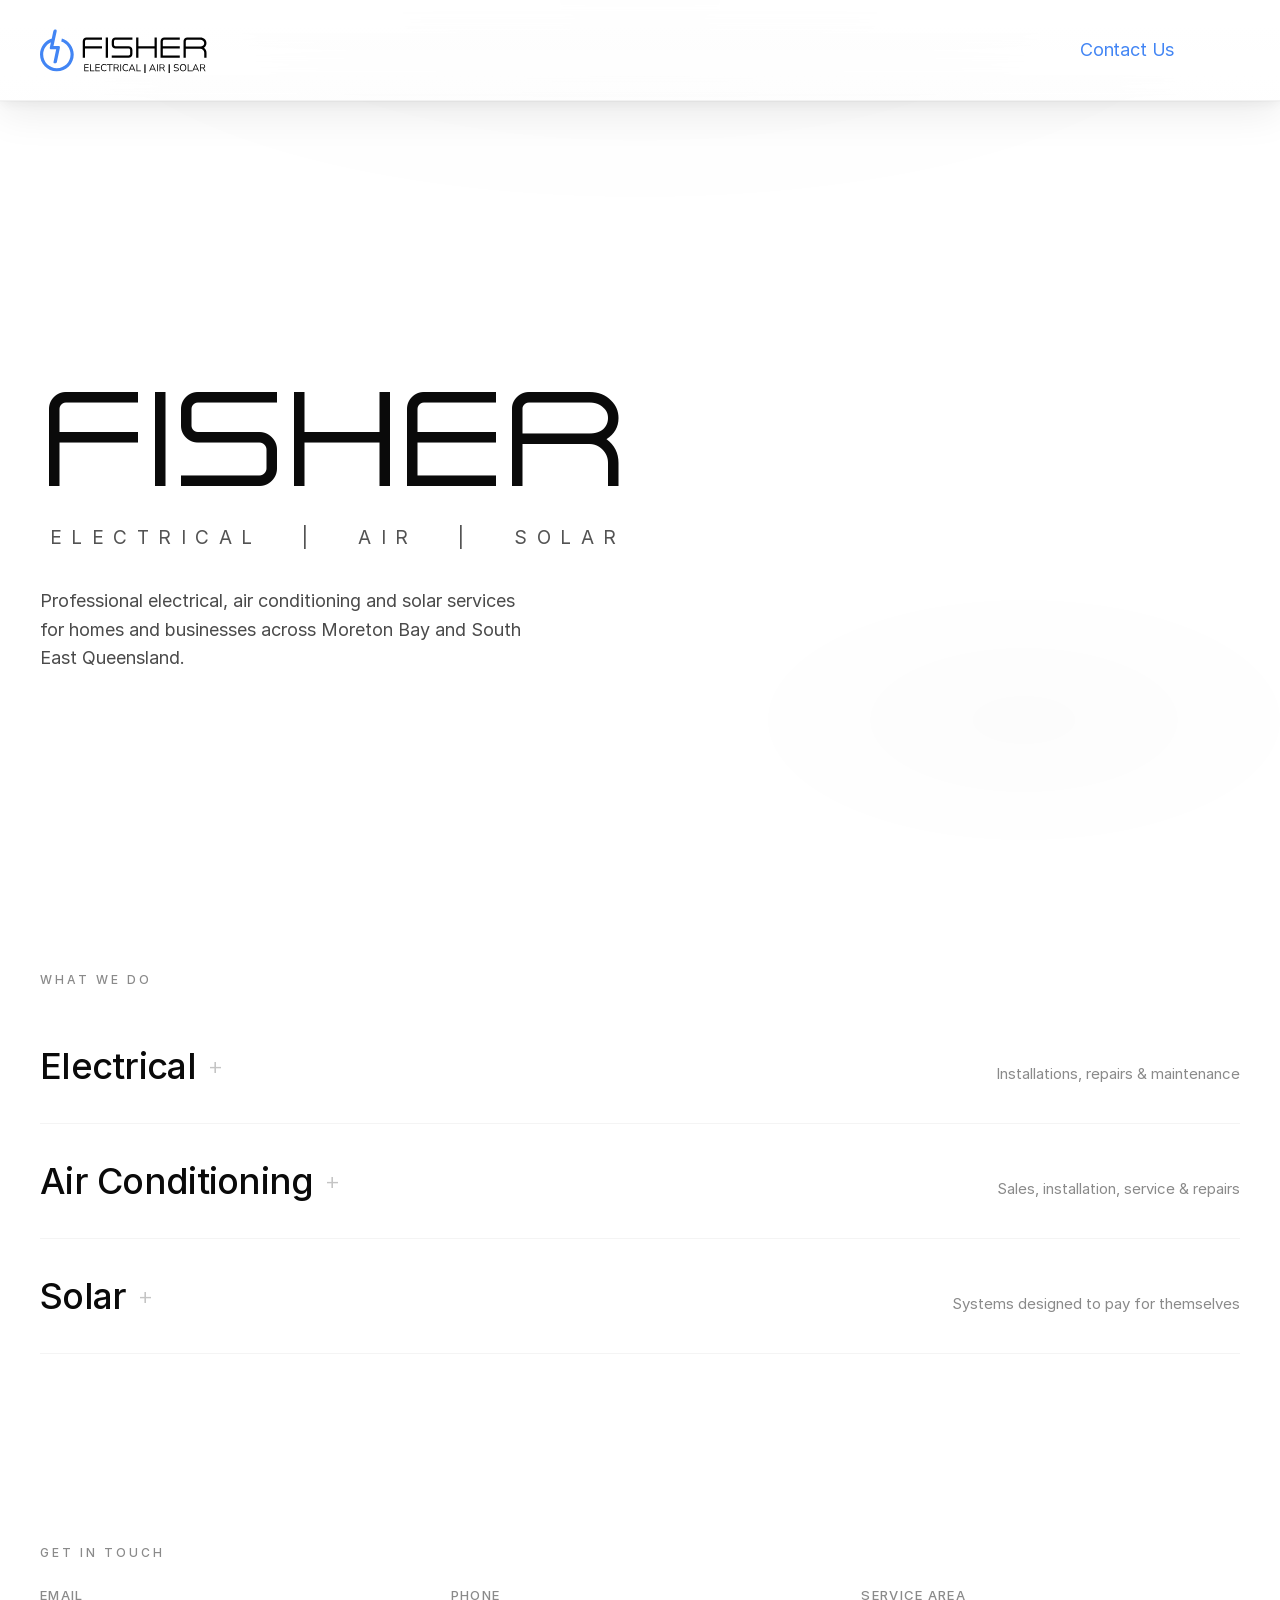
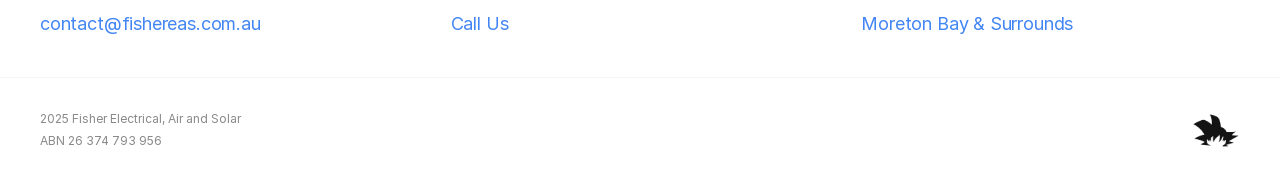
==== index.html @ 459cc1b5 "feat: perfectly smooth sweeping border animation on focus" ====
<!doctype html>
<html lang="en">
    <head>
        <meta charset="UTF-8" />
        <meta name="viewport" content="width=device-width, initial-scale=1.0" />
        <meta
            name="description"
            content="Fisher Electrical, Air and Solar - Professional trade services across Moreton Bay and South East Queensland."
        />
        <title>Fishereas</title>
        <link rel="icon" type="image/svg+xml" href="favicon.svg?v=2" />
        <link rel="shortcut icon" href="favicon.svg?v=2" />

        <link rel="preconnect" href="https://fonts.gstatic.com" crossorigin />
        <link
            rel="preload"
            href="public/fonts/Inter-Regular.woff2"
            as="font"
            type="font/woff2"
            crossorigin
        />
        <link
            rel="preload"
            href="public/fonts/Inter-Medium.woff2"
            as="font"
            type="font/woff2"
            crossorigin
        />
        <link
            rel="preload"
            href="public/fonts/Inter-SemiBold.woff2"
            as="font"
            type="font/woff2"
            crossorigin
        />
        <link
            rel="preload"
            href="public/fonts/Inter-Light.woff2"
            as="font"
            type="font/woff2"
            crossorigin
        />
        <link
            rel="preload"
            href="public/fonts/A_Space/A-Space Light Demo.otf"
            as="font"
            type="font/otf"
            crossorigin
        />

        <script src="js/htmx.min.js" defer></script>
        <link rel="stylesheet" href="css/styles.css" />
    </head>
    <body>
        <span class="logo animate">
            <img src="public/logos/logo.svg" alt="Fisher" />
        </span>
        <a
            href="tel:0456676808"
            class="header-link animate"
            hx-get="partials/phone-reveal.html"
            hx-trigger="mouseenter[window.innerWidth > 768]"
            hx-target="this"
            hx-swap="innerHTML"
            hx-on:mouseleave="if(!this.hasAttribute('data-locked')) this.innerText='Contact Us'"
            onclick="
                if (window.innerWidth > 768) {
                    if (this.hasAttribute('data-locked')) return true;
                    this.setAttribute('data-locked', 'true');
                    return false;
                }
            "
            >Contact Us</a
        >

        <main>
            <section class="hero">
                <h1 class="animate delay-1">
                    <span>FISHER</span>
                    <span>ELECTRICAL | AIR | SOLAR</span>
                </h1>
                <p class="tagline animate delay-2">
                    Professional electrical, air conditioning and solar services
                    for homes and businesses across Moreton Bay and South East
                    Queensland.
                </p>
            </section>

            <!-- HTMX Lazy Loaded Sections -->
            <div
                hx-get="partials/services.html"
                hx-trigger="intersect once"
                hx-swap="outerHTML"
                class="htmx-placeholder"
            ></div>

            <div
                hx-get="partials/contact.html"
                hx-trigger="intersect once"
                hx-swap="outerHTML"
                class="htmx-placeholder"
            ></div>
        </main>

        <footer>
            <div class="footer-group">
                <p class="footer-text">
                    2025 Fisher Electrical, Air and Solar
                </p>
                <p class="footer-text">ABN 26 374 793 956</p>
            </div>
            <a href="https://kakarotdevs.com" class="dev-credit">
                <img src="public/logos/kakarot.png" alt="kakarotdevs" />
            </a>
        </footer>

        <script>
            document.addEventListener("DOMContentLoaded", () => {
                const observer = new IntersectionObserver(
                    (entries) => {
                        entries.forEach((entry) => {
                            if (entry.isIntersecting) {
                                entry.target.style.animationPlayState =
                                    "running";
                            }
                        });
                    },
                    { threshold: 0.1 },
                );

                const observeElements = () => {
                    document.querySelectorAll(".animate").forEach((el) => {
                        if (el.style.animationPlayState !== "running") {
                            el.style.animationPlayState = "paused";
                            observer.observe(el);
                        }
                    });
                };

                observeElements();

                // Re-observe when htmx adds content
                document.body.addEventListener("htmx:afterSwap", (evt) => {
                    observeElements();
                    shuffleGalleries();
                });

                function shuffleGalleries() {
                    const tracks = document.querySelectorAll(".gallery-track");
                    tracks.forEach((track) => {
                        const images = Array.from(track.children);
                        for (let i = images.length - 1; i > 0; i--) {
                            const j = Math.floor(Math.random() * (i + 1));
                            track.appendChild(images[j]);
                        }
                    });

                    document
                        .querySelectorAll(".services-item")
                        .forEach((item) => {
                            const track = item.querySelector(".gallery-track");
                            if (!track) return;

                            // Improved horizontal wheel scroll (natural vertical)
                            // Removed wheel listener to allow natural page scroll

                            // Drag to scroll
                            let isDown = false;
                            let startX;
                            let scrollLeft;
                            let isDragging = false;

                            track.addEventListener("mousedown", (e) => {
                                isDown = true;
                                isDragging = false;
                                track.classList.add("grabbing");
                                startX = e.pageX - track.offsetLeft;
                                scrollLeft = track.scrollLeft;
                            });

                            const endDrag = () => {
                                isDown = false;
                                track.classList.remove("grabbing");
                            };
                            track.addEventListener("mouseleave", endDrag);
                            track.addEventListener("mouseup", endDrag);

                            track.addEventListener("mousemove", (e) => {
                                if (!isDown) return;
                                const x = e.pageX - track.offsetLeft;
                                const walk = (x - startX) * 2;
                                if (Math.abs(walk) > 5) {
                                    isDragging = true;
                                    e.preventDefault();
                                    track.scrollLeft = scrollLeft - walk;
                                }
                            });
                            // Clean accordion toggle
                            item.onclick = function (e) {
                                if (isDragging) return;
                                
                                // Ignore clicks on nav buttons
                                if (e.target.closest(".nav-btn")) return;

                                if (
                                    e.target.closest(".gallery-track") &&
                                    item.classList.contains("active")
                                )
                                    return;

                                const isActive =
                                    item.classList.contains("active");

                                document
                                    .querySelectorAll(".services-item")
                                    .forEach((el) => {
                                        el.classList.remove("active");
                                    });

                                if (!isActive) {
                                    item.classList.add("active");
                                    setTimeout(() => {
                                        track.scrollLeft = 0;
                                    }, 50);
                                }
                            };

                            // Add Navigation Button Listeners
                            const prevBtn = item.querySelector('.prev-btn');
                            const nextBtn = item.querySelector('.next-btn');

                            function smoothScrollTo(element, amount, duration) {
                                const start = element.scrollLeft;
                                const startTime = performance.now();
                                
                                // Disable native snap and smooth behavior so JS can animate freely
                                const originalSnap = element.style.scrollSnapType || '';
                                const originalBehavior = element.style.scrollBehavior || '';
                                element.style.scrollSnapType = 'none';
                                element.style.scrollBehavior = 'auto';

                                // Apple-like ease-out curve
                                function easeOutCubic(t) {
                                    return 1 - Math.pow(1 - t, 3);
                                }

                                function animate(currentTime) {
                                    const elapsed = currentTime - startTime;
                                    const progress = Math.min(elapsed / duration, 1);
                                    
                                    element.scrollLeft = start + amount * easeOutCubic(progress);
                                    
                                    if (progress < 1) {
                                        requestAnimationFrame(animate);
                                    } else {
                                        element.style.scrollSnapType = originalSnap;
                                        element.style.scrollBehavior = originalBehavior;
                                    }
                                }
                                requestAnimationFrame(animate);
                            }
                            
                            if (prevBtn && nextBtn) {
                                prevBtn.addEventListener('click', (e) => {
                                    e.stopPropagation();
                                    const imageWidth = track.querySelector('.gallery-image-wrapper').offsetWidth;
                                    const gap = parseInt(window.getComputedStyle(track).gap) || 40;
                                    smoothScrollTo(track, -(imageWidth + gap), 800);
                                });

                                nextBtn.addEventListener('click', (e) => {
                                    e.stopPropagation();
                                    const imageWidth = track.querySelector('.gallery-image-wrapper').offsetWidth;
                                    const gap = parseInt(window.getComputedStyle(track).gap) || 40;
                                    smoothScrollTo(track, (imageWidth + gap), 800);
                                });
                            }

                        });
                }

                shuffleGalleries();
            });
        </script>
    </body>
</html>
---- css/styles.css ----
/* =============================================
   FISHEREAS - Designed by Kakarotdevs
   Moreton Bay Region
   ============================================= */

/* Inter Font - Self-hosted */
@font-face {
    font-family: "Inter";
    src: url("../public/fonts/Inter-Regular.woff2") format("woff2");
    font-weight: 400;
    font-style: normal;
    font-display: swap;
}

@font-face {
    font-family: "Inter";
    src: url("../public/fonts/Inter-Medium.woff2") format("woff2");
    font-weight: 500;
    font-style: normal;
    font-display: swap;
}

@font-face {
    font-family: "Inter";
    src: url("../public/fonts/Inter-SemiBold.woff2") format("woff2");
    font-weight: 600;
    font-style: normal;
    font-display: swap;
}

@font-face {
    font-family: "Inter";
    src: url("../public/fonts/Inter-Light.woff2") format("woff2");
    font-weight: 300;
    font-style: normal;
    font-display: swap;
}

/* A-Space Font - Self-hosted */
@font-face {
    font-family: "A-Space";
    src: url("../public/fonts/A_Space/A-Space Light Demo.otf")
        format("opentype");
    font-weight: 300;
    font-style: normal;
    font-display: swap;
}

:root {
    --black: #0a0a0a;
    --charcoal: #1a1a1a;
    --slate: #4a4a4a;
    --stone: #8a8a8a;
    --silver: #c4c4c4;
    --offwhite: #f4f4f4;
    --white: #ffffff;
    --google-blue: #4285f4;
    --google-green: #00ffa3; /* Ultra Electric Green */
}

* {
    margin: 0;
    padding: 0;
    box-sizing: border-box;
}

html {
    font-size: 16px;
    scroll-behavior: smooth;
}

body {
    font-family:
        "Inter",
        -apple-system,
        BlinkMacSystemFont,
        sans-serif;
    background: var(--white);
    color: var(--black);
    line-height: 1.5;
    -webkit-font-smoothing: antialiased;
    -moz-osx-font-smoothing: grayscale;
    min-height: 100vh;
    display: flex;
    flex-direction: column;
}

main {
    flex: 1;
    padding: 160px 40px 0;
}

/* Subtle background texture */
body::before {
    content: "";
    position: fixed;
    top: 0;
    left: 0;
    width: 100%;
    height: 100%;
    background:
        radial-gradient(
            ellipse 100% 50% at 50% 0%,
            rgba(0, 0, 0, 0.015) 0%,
            transparent 50%
        ),
        radial-gradient(
            ellipse 60% 40% at 80% 80%,
            rgba(0, 0, 0, 0.01) 0%,
            transparent 40%
        );
    pointer-events: none;
    z-index: -1;
}

/* Header Glassmorphism Layer */
body::after {
    content: "";
    position: fixed;
    top: 0;
    left: 0;
    right: 0;
    height: 100px;
    background: linear-gradient(
        180deg,
        rgba(255, 255, 255, 0.8) 0%,
        rgba(255, 255, 255, 0.4) 100%
    );
    backdrop-filter: blur(20px) saturate(200%);
    -webkit-backdrop-filter: blur(20px) saturate(200%);
    z-index: 40;
    pointer-events: none;
    border-bottom: 1px solid rgba(0, 0, 0, 0.05);
    box-shadow:
        0 12px 40px rgba(0, 0, 0, 0.08),
        0 4px 12px rgba(0, 0, 0, 0.05),
        0 1px 0 rgba(0, 0, 0, 0.02);
}

/* Logo area */
.logo {
    position: fixed;
    top: 24px;
    left: 40px;
    z-index: 50;
}

.logo img {
    height: 58px;
    width: auto;
    display: block;
}

/* Links & Interactive Underlines */
.header-link,
.page-link,
.services-item {
    position: relative;
    text-decoration: none;
    transition: all 0.4s cubic-bezier(0.16, 1, 0.3, 1);
}

.header-link,
.page-link {
    display: inline-block;
    font-size: 1.125rem;
    font-weight: 400;
    color: var(--google-blue);
    letter-spacing: -0.01em;
}

.header-link {
    position: fixed;
    top: 36px;
    right: 40px;
    z-index: 50;
    width: 160px; /* Fixed width to prevent shifting */
    text-align: left;
}

.header-link:hover {
    background: linear-gradient(90deg, var(--google-blue), var(--google-green));
    background-size: 200% 100%;
    background-position: left;
    -webkit-background-clip: text;
    -webkit-text-fill-color: transparent;
    background-clip: text;
    transform: translateY(-2px);
}

.header-link::after,
.page-link::after,
.services-item::after {
    content: "";
    position: absolute;
    bottom: -4px;
    left: 0;
    width: 100%;
    height: 2px;
    background: linear-gradient(90deg, var(--google-blue), var(--google-green));
    transform: scaleX(0);
    transform-origin: right;
    transition: transform 0.4s cubic-bezier(0.16, 1, 0.3, 1);
}

.services-item::after {
    bottom: -1px;
}

.header-link:hover,
.page-link:hover {
    background: linear-gradient(90deg, var(--google-blue), var(--google-green));
    -webkit-background-clip: text;
    -webkit-text-fill-color: transparent;
    background-clip: text;
    transform: translateY(-2px);
}

.header-link:hover::after,
.page-link:hover::after,
.services-item:hover::after {
    transform: scaleX(1);
    transform-origin: left;
}

/* Hero Section */
.hero {
    padding-top: 25vh;
    padding-bottom: 12vh;
    max-width: 1000px;
}

.hero h1 {
    font-size: clamp(3rem, 11vw, 8.5rem);
    letter-spacing: -0.04em;
    line-height: 1;
    color: var(--black);
    display: inline-flex;
    flex-direction: column;
    align-items: stretch;
    text-align: center;
}

.hero h1 span:nth-child(1) {
    font-family: "A-Space", sans-serif;
    font-weight: 300;
    letter-spacing: -0.01em;
    line-height: 0.8;
    margin-bottom: 0.25em;
    display: block;
}

.hero h1 span:nth-child(2) {
    font-family: "Inter", sans-serif;
    font-weight: 400;
    font-size: 0.14em; /* Slightly smaller for elegance */
    color: var(--black);
    text-transform: uppercase;
    display: block;
    text-align: justify;
    text-align-last: justify;
    letter-spacing: 0.5em;
    padding-left: 0.5em; /* Compensate for letter spacing on last char */
    opacity: 0.7;
}

.tagline {
    margin-top: 40px;
    font-size: 1.125rem;
    color: var(--slate);
    max-width: 500px;
    line-height: 1.6;
}

/* Services Section */
.services {
    margin-top: 160px;
    padding-top: 30px;
}

.services h2 {
    font-size: 0.75rem;
    font-weight: 500;
    letter-spacing: 0.25em;
    text-transform: uppercase;
    color: var(--stone);
    margin-bottom: 20px;
}

.services-list {
    list-style: none;
}

.services-item {
    display: flex;
    flex-direction: column;
    padding: 0;
    border-bottom: 1px solid var(--offwhite);
    cursor: pointer;
    overflow: hidden;
    transition: all 0.4s cubic-bezier(0.16, 1, 0.3, 1);
}

.services-header {
    display: flex;
    justify-content: space-between;
    align-items: baseline;
    padding: 30px 0;
    width: 100%;
    transition: all 0.4s cubic-bezier(0.16, 1, 0.3, 1);
    position: relative;
    background: transparent;
}

.services-name-wrapper {
    display: flex;
    align-items: center;
    gap: 12px;
}

.services-name-wrapper::after {
    content: "+";
    font-family: "Inter", sans-serif;
    font-size: 1.5rem;
    font-weight: 300;
    color: var(--silver);
    transition: all 0.4s cubic-bezier(0.16, 1, 0.3, 1);
    display: inline-block;
    width: 20px;
}

.services-item.active .services-name-wrapper::after {
    content: "−";
    color: var(--google-blue);
    transform: rotate(180deg);
}

.services-item.active .services-header {
    padding-left: 12px;
}

.services-item:hover .services-header {
    padding-left: 12px;
}

.services-name {
    font-size: clamp(1.5rem, 3vw, 2.25rem);
    font-weight: 500;
    letter-spacing: -0.02em;
    transition: all 0.4s cubic-bezier(0.16, 1, 0.3, 1);
}

.services-item.active .services-name {
    background: linear-gradient(90deg, var(--google-blue), var(--google-green));
    -webkit-background-clip: text;
    -webkit-text-fill-color: transparent;
    background-clip: text;
}

.services-item:hover .services-name {
    background: linear-gradient(90deg, var(--google-blue), var(--google-green));
    background-size: 500% 100%;
    background-position: left;
    -webkit-background-clip: text;
    -webkit-text-fill-color: transparent;
    background-clip: text;
}

.services-gallery {
    height: 0;
    opacity: 0;
    transition: 
        height 0.6s cubic-bezier(0.16, 1, 0.3, 1),
        opacity 0.4s ease;
    position: relative;
    background: var(--white);
    overflow: hidden;
    will-change: height, opacity;
}

.services-item.active .services-gallery {
    height: clamp(300px, 50vh, 550px);
    opacity: 1;
    padding: 20px 0 60px;
}

.gallery-track {
    display: flex;
    gap: 40px;
    height: 100%;
    width: 100%;
    padding: 0 15vw;
    overflow-x: auto;
    overflow-y: hidden;
    scrollbar-width: none;
    -ms-overflow-style: none;
    -webkit-overflow-scrolling: touch;
    align-items: center;
    cursor: grab;
    scroll-snap-type: x proximity;
    scroll-behavior: smooth;
}

.gallery-track::-webkit-scrollbar {
    display: none;
}

.gallery-track:active, .gallery-track.grabbing {
    cursor: grabbing;
}

.gallery-image-wrapper {
    position: relative;
    height: 90%;
    min-width: 450px;
    border-radius: 12px;
    scroll-snap-align: center;
    opacity: 0;
    will-change: transform, opacity;
    transition: transform 0.4s cubic-bezier(0.16, 1, 0.3, 1), opacity 0.5s ease;
    cursor: pointer;
    outline: none;
    z-index: 1;
}

.services-item.active .gallery-image-wrapper {
    opacity: 1;
}

.gallery-image-wrapper:hover,
.gallery-image-wrapper:focus {
    transform: scale(1.04);
    z-index: 10;
}

.gallery-image {
    position: relative;
    width: 100%;
    height: 100%;
    object-fit: cover;
    border-radius: 12px;
    background: var(--offwhite);
    display: block;
    z-index: 2;
}

/* Drawing Border Animation */
.border-anim {
    position: absolute;
    inset: -3px;
    border-radius: 15px;
    overflow: hidden;
    z-index: 1;
    opacity: 0;
    pointer-events: none;
}

.border-anim::before {
    content: '';
    position: absolute;
    top: 50%;
    left: 50%;
    width: 250%;
    height: 250%;
    background: conic-gradient(
        from 0deg, 
        transparent 60%, 
        var(--google-blue) 80%, 
        var(--google-green) 100%
    );
    transform: translate(-50%, -50%) rotate(0deg);
}

.gallery-image-wrapper:hover .border-anim,
.gallery-image-wrapper:focus .border-anim {
    animation: drawSweep 1.2s forwards;
}

.gallery-image-wrapper:hover .border-anim::before,
.gallery-image-wrapper:focus .border-anim::before {
    animation: sweepRotate 1.2s linear forwards;
}

@keyframes drawSweep {
    0% { opacity: 0; }
    10% { opacity: 1; }
    90% { opacity: 1; }
    100% { opacity: 0; }
}

@keyframes sweepRotate {
    0% { transform: translate(-50%, -50%) rotate(0deg); }
    100% { transform: translate(-50%, -50%) rotate(360deg); }
}

.services-detail {
    font-size: 0.9375rem;
    color: var(--stone);
    text-align: right;
}

/* Contact Section */
.contact {
    margin-top: 160px;
    padding-top: 30px;
    margin-bottom: 40px;
}

.contact h2 {
    font-size: 0.75rem;
    font-weight: 500;
    letter-spacing: 0.25em;
    text-transform: uppercase;
    color: var(--stone);
    margin-bottom: 24px;
}

.contact-grid {
    display: grid;
    grid-template-columns: repeat(auto-fit, minmax(280px, 1fr));
    gap: 32px;
}

.contact-item {
    display: flex;
    flex-direction: column;
    gap: 4px;
}

.contact-label {
    font-size: 0.8125rem;
    color: var(--stone);
    text-transform: uppercase;
    letter-spacing: 0.1em;
    font-weight: 500;
}

/* Footer */
footer {
    padding: 32px 40px;
    display: flex;
    justify-content: space-between;
    align-items: center;
    background: var(--white);
    border-top: 1px solid var(--offwhite);
}

.footer-group {
    display: flex;
    flex-direction: column;
    gap: 4px;
    text-align: left; /* Explicitly left-aligned */
}

.footer-text {
    font-size: 0.75rem;
    color: var(--stone);
    text-align: left; /* Explicitly left-aligned */
}

.dev-credit {
    display: flex;
    justify-content: center;
    align-items: center;
    text-decoration: none;
    transition:
        transform 0.3s ease,
        opacity 0.3s ease;
}

.dev-credit:hover {
    transform: scale(1.1);
    opacity: 0.8;
}

.dev-credit img {
    height: 36px;
    width: auto;
    display: block;
}

.htmx-placeholder {
    min-height: 100px;
    opacity: 0;
    transition: opacity 0.5s ease;
}

.htmx-request {
    opacity: 0.5;
}
/* Animations */
@keyframes fadeUp {
    from {
        opacity: 0;
        transform: translateY(20px);
    }
    to {
        opacity: 1;
        transform: translateY(0);
    }
}

.animate {
    opacity: 0;
    animation: fadeUp 1s cubic-bezier(0.16, 1, 0.3, 1) forwards;
}

.delay-1 {
    animation-delay: 0.1s;
}
.delay-2 {
    animation-delay: 0.2s;
}
.delay-3 {
    animation-delay: 0.3s;
}
.delay-4 {
    animation-delay: 0.4s;
}

/* Mobile Optimizations */
@media (max-width: 768px) {
    main {
        padding: 220px 24px 0; /* Increased top padding, standard side padding */
    }

    .logo {
        top: 24px;
        left: 24px;
    }

    .logo img {
        height: 48px;
    }

    .hero {
        padding-top: 10vh; /* Reduced hero padding since main padding is high */
        padding-bottom: 8vh;
        width: 100%;
        max-width: none;
        padding-left: 0;
        padding-right: 0;
        display: flex;
        flex-direction: column;
        align-items: center;
    }

    .hero h1 {
        font-size: clamp(3rem, 16vw, 10rem); /* Balanced size for mobile */
        width: fit-content;
        max-width: 100%;
        display: flex;
        flex-direction: column;
        align-items: stretch;
        text-align: center;
    }

    .hero h1 span:nth-child(2) {
        font-size: 0.22em; /* Significantly larger to reduce awkward whitespace */
        letter-spacing: -0.02em; /* Tighter letter spacing for larger text */
        padding-left: 0;
        text-align: justify;
        text-align-last: justify;
        opacity: 0.8;
        margin-top: 2px;
    }

    .tagline {
        /* Padding now inherited from .hero container room */
    }

    .header-link {
        top: 30px;
        right: 24px;
        font-size: 1rem;
        width: 140px; /* Fixed width for mobile */
        text-align: left;
    }

    body::after {
        height: 80px;
    }

    .services,
    .contact {
        margin-top: 80px;
    }

    .services-item {
        flex-direction: column;
        gap: 0;
        padding: 0;
    }

    .services-header {
        flex-direction: column;
        gap: 4px;
        padding: 20px 0;
    }

    .services-item.active .services-gallery {
        height: 350px;
    }

    .gallery-image-wrapper {
        min-width: 280px;
        opacity: 1 !important;
        transform: scale(1) !important;
        transition-delay: 0s !important;
    }
    .border-anim {
        display: none !important;
    }
    .gallery-image {
        min-width: unset;
    }
    
    .gallery-track {
        gap: 8px;
        padding: 0 4px;
    }

    .services-detail {
        text-align: left;
    }

    .contact-grid {
        gap: 24px;
    }

    footer {
        padding: 32px 24px;
        flex-direction: column;
        gap: 24px;
        text-align: center;
        align-items: center;
    }

    .footer-group {
        order: 0;
        text-align: center;
    }

    .footer-text {
        text-align: center;
    }

    .dev-credit {
        justify-content: center;
        order: 1;
    }
}


/* Gallery Navigation */
.gallery-nav {
    position: absolute;
    bottom: 20px;
    right: 15vw; /* Align to the right side where track padding ends */
    display: flex;
    gap: 24px;
    z-index: 20;
    opacity: 0;
    pointer-events: none;
    transition: opacity 0.4s ease;
}

.services-item.active .gallery-nav {
    opacity: 1;
    pointer-events: auto;
}

.nav-btn {
    font-family: "Inter", sans-serif;
    font-size: 2rem;
    font-weight: 300;
    color: var(--silver);
    background: transparent;
    border: none;
    padding: 0;
    display: flex;
    align-items: center;
    justify-content: center;
    cursor: pointer;
    transition: all 0.4s cubic-bezier(0.16, 1, 0.3, 1);
}

.nav-btn:hover {
    color: var(--google-blue);
    transform: scale(1.1);
}

.nav-btn:active {
    transform: scale(0.95);
}

/* Hide on Mobile */
@media (max-width: 768px) {
    .gallery-nav {
        display: none !important;
    }
}
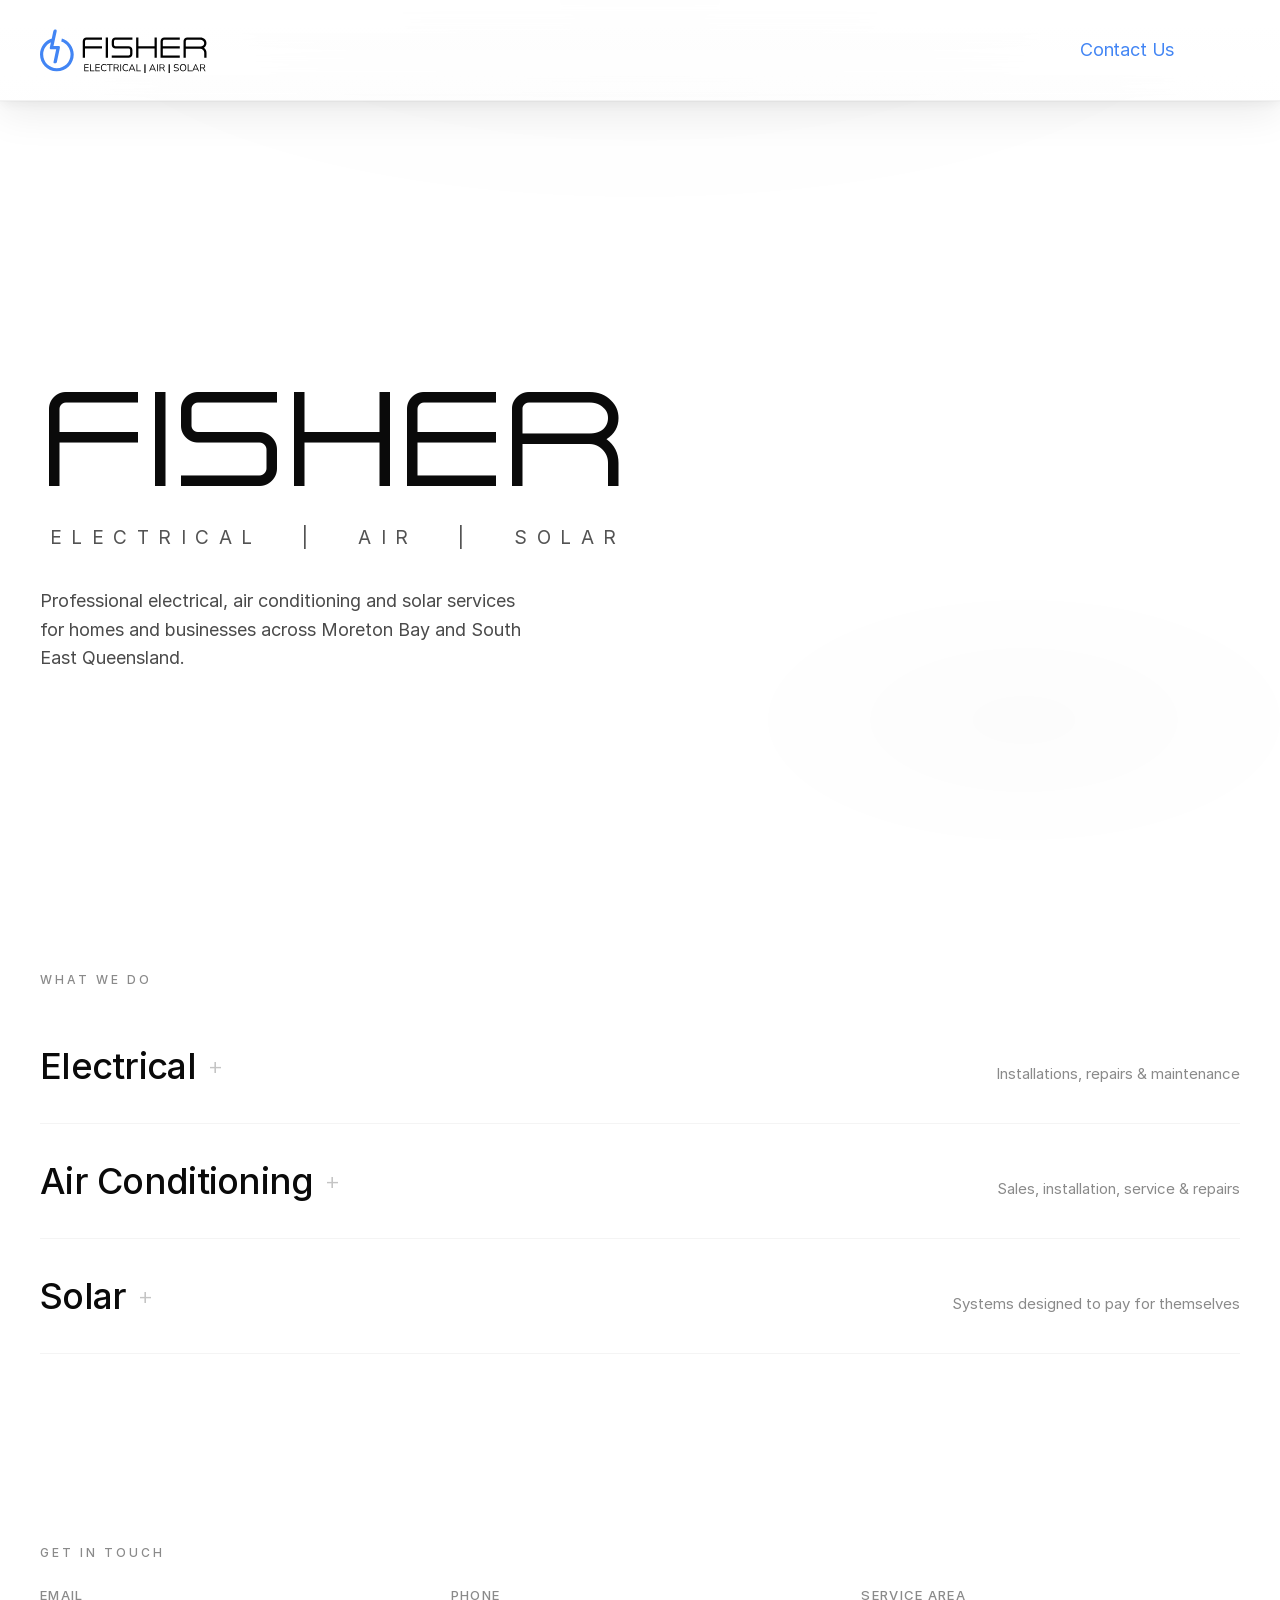
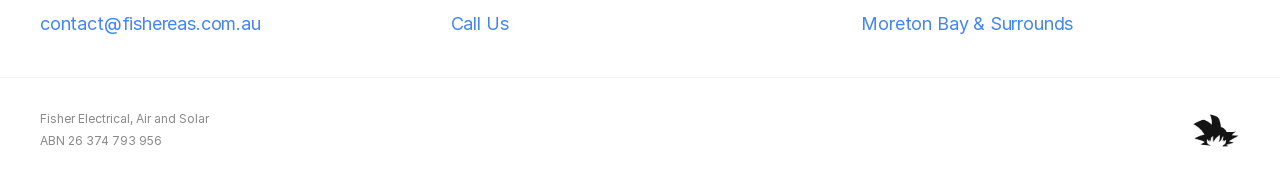
==== commit 682ad76c: "perf+seo: WebP gallery photos, page metadata, footer tidy - Convert gallery photos to WebP (2.8 MB -" ====
--- a/index.html
+++ b/index.html
@@ -7,7 +7,43 @@
             name="description"
             content="Fisher Electrical, Air and Solar - Professional trade services across Moreton Bay and South East Queensland."
         />
-        <title>Fishereas</title>
+        <title>Fisher Electrical, Air &amp; Solar | Moreton Bay Electrician</title>
+        <link rel="canonical" href="https://fishereas.com.au/" />
+
+        <!-- Link previews (Facebook, Messages, WhatsApp, etc.) -->
+        <meta property="og:type" content="website" />
+        <meta property="og:url" content="https://fishereas.com.au/" />
+        <meta property="og:title" content="Fisher Electrical, Air &amp; Solar" />
+        <meta
+            property="og:description"
+            content="Electrical, air conditioning and solar for homes and businesses across Moreton Bay and South East Queensland."
+        />
+        <meta property="og:image" content="https://fishereas.com.au/public/images/ephotos/image0.webp" />
+        <meta name="twitter:card" content="summary_large_image" />
+
+        <!-- Business details for Google -->
+        <script type="application/ld+json">
+            {
+                "@context": "https://schema.org",
+                "@type": "Electrician",
+                "name": "Fisher Electrical, Air and Solar",
+                "url": "https://fishereas.com.au/",
+                "logo": "https://fishereas.com.au/public/logos/logo.svg",
+                "image": "https://fishereas.com.au/public/images/ephotos/image0.webp",
+                "telephone": "+61456676808",
+                "email": "contact@fishereas.com.au",
+                "taxID": "26 374 793 956",
+                "areaServed": [
+                    { "@type": "AdministrativeArea", "name": "Moreton Bay Region" },
+                    { "@type": "AdministrativeArea", "name": "South East Queensland" }
+                ],
+                "makesOffer": [
+                    { "@type": "Offer", "itemOffered": { "@type": "Service", "name": "Electrical installations, repairs and maintenance" } },
+                    { "@type": "Offer", "itemOffered": { "@type": "Service", "name": "Air conditioning sales, installation, service and repairs" } },
+                    { "@type": "Offer", "itemOffered": { "@type": "Service", "name": "Solar systems" } }
+                ]
+            }
+        </script>
         <link rel="icon" type="image/svg+xml" href="favicon.svg?v=2" />
         <link rel="shortcut icon" href="favicon.svg?v=2" />
 
@@ -105,7 +141,7 @@
         <footer>
             <div class="footer-group">
                 <p class="footer-text">
-                    2025 Fisher Electrical, Air and Solar
+                    Fisher Electrical, Air and Solar
                 </p>
                 <p class="footer-text">ABN 26 374 793 956</p>
             </div>
--- a/css/styles.css
+++ b/css/styles.css
@@ -464,16 +464,16 @@
     height: 250%;
     background: conic-gradient(
         from 0deg, 
-        transparent 60%, 
-        var(--google-blue) 80%, 
-        var(--google-green) 100%
+        transparent 50%, 
+        var(--google-green) 85%, 
+        var(--google-blue) 100%
     );
     transform: translate(-50%, -50%) rotate(0deg);
 }
 
 .gallery-image-wrapper:hover .border-anim,
 .gallery-image-wrapper:focus .border-anim {
-    animation: drawSweep 1.2s forwards;
+    animation: sweepAndFade 1.2s cubic-bezier(0.25, 1, 0.5, 1) forwards;
 }
 
 .gallery-image-wrapper:hover .border-anim::before,
@@ -481,10 +481,10 @@
     animation: sweepRotate 1.2s linear forwards;
 }
 
-@keyframes drawSweep {
+@keyframes sweepAndFade {
     0% { opacity: 0; }
-    10% { opacity: 1; }
-    90% { opacity: 1; }
+    5% { opacity: 1; }
+    80% { opacity: 1; }
     100% { opacity: 0; }
 }
 
@@ -492,6 +492,9 @@
     0% { transform: translate(-50%, -50%) rotate(0deg); }
     100% { transform: translate(-50%, -50%) rotate(360deg); }
 }
+
+
+
 
 .services-detail {
     font-size: 0.9375rem;
@@ -756,7 +759,8 @@
 .gallery-nav {
     position: absolute;
     bottom: 20px;
-    right: 15vw; /* Align to the right side where track padding ends */
+    left: 50%;
+    transform: translateX(-50%);
     display: flex;
     gap: 24px;
     z-index: 20;
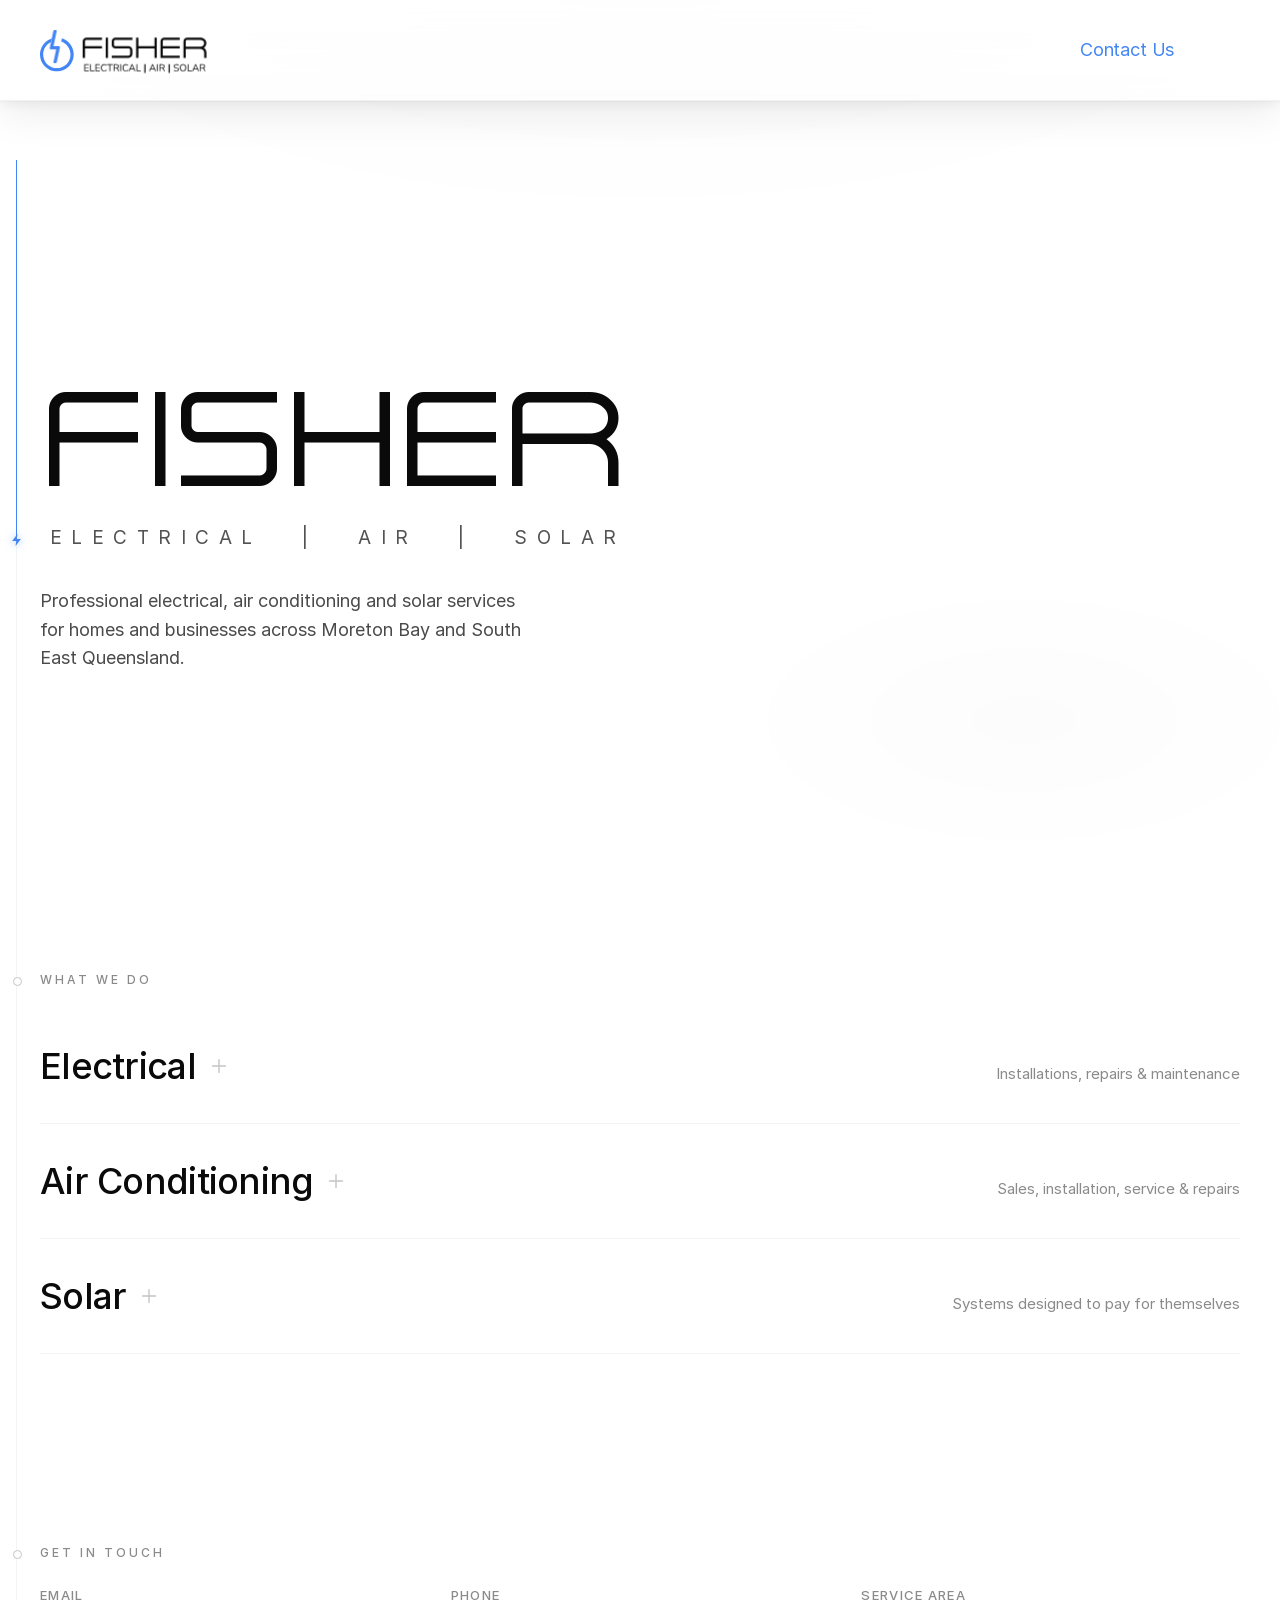
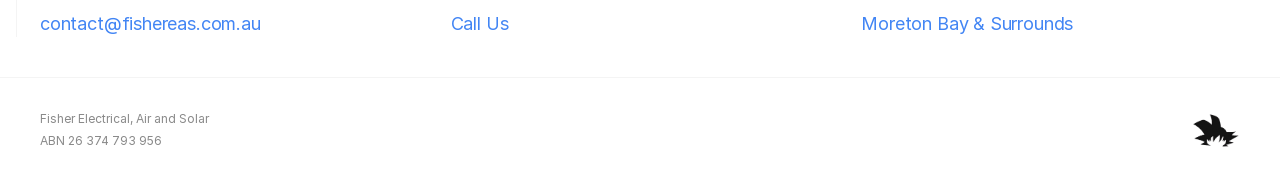
==== commit 5fc6696f: "feat: electrical motion effects and solid-blue palette - Power-on intro: logo bolt flickers, a blue " ====
--- a/index.html
+++ b/index.html
@@ -84,28 +84,33 @@
             crossorigin
         />
 
+        <script>
+            // Power-on intro: once per visit, never with reduced motion.
+            (function () {
+                if (matchMedia("(prefers-reduced-motion: reduce)").matches) return;
+                try {
+                    if (sessionStorage.getItem("fe-powered")) return;
+                    sessionStorage.setItem("fe-powered", "1");
+                } catch (e) {}
+                document.documentElement.classList.add("intro");
+            })();
+        </script>
         <script src="js/htmx.min.js" defer></script>
-        <link rel="stylesheet" href="css/styles.css" />
+        <script src="js/electric.js?v=2026-11-13l" defer></script>
+        <link rel="stylesheet" href="css/styles.css?v=2026-11-13l" />
     </head>
     <body>
         <span class="logo animate">
-            <img src="public/logos/logo.svg" alt="Fisher" />
+            <svg class="logo-svg" viewBox="0 0 265 91" role="img" aria-label="Fisher Electrical, Air and Solar">
+                <path class="logo-ring" d="M34.335 22.5746C45.0854 25.9296 52.8884 35.9583 52.8887 47.809C52.8884 62.4068 41.049 74.2416 26.4443 74.2416L25.7617 74.2328C11.4726 73.8709 0.00025463 62.1787 0 47.809C0.000298041 35.9917 7.75934 25.9859 18.4629 22.6029L17.2178 28.4564C9.99179 31.9037 5.00027 39.2751 5 47.809C5.00026 59.6432 14.5989 69.2416 26.4443 69.2416C38.2897 69.2416 47.8884 59.6432 47.8887 47.809C47.8884 38.3661 41.7769 30.3466 33.2891 27.4916L34.335 22.5746Z" fill="#4285F4" />
+                <path class="logo-bolt" d="M24.1953 8.76404C25.5756 8.76428 26.4617 9.85914 26.1748 11.2094L21.1973 34.6185H29.2744C30.655 34.6185 31.5418 35.7135 31.2549 37.0638L31.1953 37.3441C31.1871 37.3826 31.174 37.4203 31.1641 37.4584C31.1587 37.492 31.1557 37.5268 31.1484 37.5609L26.4824 59.5023C26.2527 60.5827 25.171 61.4584 24.0664 61.4584H22.7783C21.6738 61.4584 20.9646 60.5827 21.1943 59.5023L25.3867 39.7894H17.3086C15.9279 39.7894 15.0409 38.6946 15.3281 37.3441L15.3877 37.0638V37.0629L20.8857 11.2094C21.1731 9.85898 22.5256 8.76405 23.9062 8.76404H24.1953Z" fill="#4285F4" />
+                <path d="M67.0196 26.9902C67.0196 25.388 67.5811 24.0254 68.7042 22.9023C69.8272 21.7793 71.1824 21.2178 72.7696 21.2178H97.1846V24.7666H72.7696C72.1706 24.7666 71.654 24.9837 71.2198 25.418C70.7856 25.8522 70.5684 26.3763 70.5684 26.9902V34.7842H97.1846V38.3555H70.5684V53H67.0196V26.9902ZM103.047 21.2178H106.618V53H103.047V21.2178ZM138.94 34.8066C140.587 34.8066 141.994 35.3981 143.162 36.5811C144.33 37.749 144.914 39.1566 144.914 40.8037V47.0254C144.914 48.6725 144.33 50.0801 143.162 51.248C141.994 52.416 140.587 53 138.94 53H112.481V49.4512H138.94C139.598 49.4512 140.167 49.2116 140.647 48.7324C141.126 48.2533 141.365 47.6842 141.365 47.0254V40.8037C141.365 40.1299 141.126 39.5609 140.647 39.0967C140.167 38.6175 139.598 38.3779 138.94 38.3779H118.231C116.643 38.3779 115.288 37.8164 114.165 36.6934C113.042 35.5703 112.481 34.2152 112.481 32.6279V27.0127C112.481 25.4255 113.042 24.0628 114.165 22.9248C115.288 21.8018 116.643 21.2402 118.231 21.2402H144.914V24.8115H118.231C117.632 24.8115 117.115 25.0286 116.681 25.4629C116.246 25.8822 116.029 26.3988 116.029 27.0127V32.6279C116.029 33.2269 116.246 33.7435 116.681 34.1777C117.115 34.597 117.632 34.8066 118.231 34.8066H138.94ZM183.165 53H179.616V38.3555H154.325V53H150.754V21.2178H154.325V34.7842H179.616V21.2178H183.165V53ZM189.027 26.9902C189.027 25.388 189.589 24.0254 190.712 22.9023C191.835 21.7793 193.19 21.2178 194.777 21.2178H219.192V24.7666H194.777C194.178 24.7666 193.662 24.9837 193.228 25.418C192.793 25.8522 192.576 26.3763 192.576 26.9902V34.7842H219.192V38.3555H192.576V49.4512H219.192V53H189.027V26.9902ZM256.949 37.165C259.719 39.1566 261.105 41.8444 261.105 45.2285V53H257.533V45.2285C257.533 43.4766 256.912 41.9792 255.669 40.7363C254.426 39.4935 252.936 38.8721 251.199 38.8721H228.626V53H225.055V26.7656C225.055 25.3132 225.616 24.0254 226.739 22.9023C227.877 21.7793 229.24 21.2178 230.827 21.2178H251.199C254.254 21.2178 256.695 22.1836 258.522 24.1152C260.184 25.7025 261.015 27.679 261.015 30.0449C261.015 33.0397 259.66 35.4131 256.949 37.165ZM251.199 35.3232C253.191 35.3232 254.756 34.8216 255.894 33.8184C256.942 32.7702 257.466 31.5124 257.466 30.0449C257.466 28.5924 256.957 27.432 255.939 26.5635C254.801 25.3656 253.221 24.7666 251.199 24.7666H230.827C230.213 24.7666 229.689 24.9837 229.255 25.418C228.836 25.8522 228.626 26.3014 228.626 26.7656V35.3232H251.199ZM69.455 74V63.0725H76.3525V64.142H70.695V67.924H76.027V68.9935H70.695V72.9305H76.3525V74H69.455ZM78.4916 74V63.0725H79.7626V72.884H85.3271V74H78.4916ZM86.9077 74V63.0725H93.8052V64.142H88.1477V67.924H93.4797V68.9935H88.1477V72.9305H93.8052V74H86.9077ZM100.626 74.1395C99.5517 74.1395 98.632 73.9122 97.8674 73.4575C97.1027 73.0028 96.5137 72.357 96.1004 71.52C95.6974 70.683 95.4959 69.6858 95.4959 68.5285C95.4959 67.3712 95.6974 66.3792 96.1004 65.5525C96.5137 64.7155 97.1027 64.0697 97.8674 63.615C98.632 63.1603 99.5517 62.933 100.626 62.933C101.381 62.933 102.078 63.0518 102.719 63.2895C103.36 63.5272 103.897 63.8733 104.331 64.328L103.835 65.3665C103.36 64.9222 102.864 64.6018 102.347 64.4055C101.841 64.1988 101.277 64.0955 100.657 64.0955C99.4277 64.0955 98.4874 64.483 97.8364 65.258C97.1854 66.033 96.8599 67.1232 96.8599 68.5285C96.8599 69.9338 97.1854 71.0292 97.8364 71.8145C98.4874 72.5895 99.4277 72.977 100.657 72.977C101.277 72.977 101.841 72.8788 102.347 72.6825C102.864 72.4758 103.36 72.1503 103.835 71.706L104.331 72.7445C103.897 73.1888 103.36 73.535 102.719 73.783C102.078 74.0207 101.381 74.1395 100.626 74.1395ZM108.858 74V64.173H104.89V63.0725H114.113V64.173H110.145V74H108.858ZM115.501 74V63.0725H119.825C120.993 63.0725 121.892 63.3463 122.522 63.894C123.153 64.4417 123.468 65.2218 123.468 66.2345C123.468 66.8752 123.323 67.4332 123.034 67.9085C122.755 68.3735 122.342 68.73 121.794 68.978C121.246 69.2157 120.59 69.3345 119.825 69.3345L119.98 69.133H120.29C120.693 69.133 121.045 69.2363 121.344 69.443C121.644 69.6497 121.918 69.9803 122.166 70.435L124.088 74H122.693L120.802 70.497C120.647 70.2077 120.471 69.9803 120.275 69.815C120.089 69.6497 119.872 69.536 119.624 69.474C119.386 69.412 119.097 69.381 118.756 69.381H116.772V74H115.501ZM116.772 68.3735H119.639C120.487 68.3735 121.127 68.1978 121.561 67.8465C121.995 67.4848 122.212 66.9475 122.212 66.2345C122.212 65.5422 121.995 65.0203 121.561 64.669C121.127 64.3073 120.487 64.1265 119.639 64.1265H116.772V68.3735ZM125.87 74V63.0725H127.141V74H125.87ZM134.563 74.1395C133.488 74.1395 132.569 73.9122 131.804 73.4575C131.039 73.0028 130.45 72.357 130.037 71.52C129.634 70.683 129.432 69.6858 129.432 68.5285C129.432 67.3712 129.634 66.3792 130.037 65.5525C130.45 64.7155 131.039 64.0697 131.804 63.615C132.569 63.1603 133.488 62.933 134.563 62.933C135.317 62.933 136.015 63.0518 136.655 63.2895C137.296 63.5272 137.833 63.8733 138.267 64.328L137.771 65.3665C137.296 64.9222 136.8 64.6018 136.283 64.4055C135.777 64.1988 135.214 64.0955 134.594 64.0955C133.364 64.0955 132.424 64.483 131.773 65.258C131.122 66.033 130.796 67.1232 130.796 68.5285C130.796 69.9338 131.122 71.0292 131.773 71.8145C132.424 72.5895 133.364 72.977 134.594 72.977C135.214 72.977 135.777 72.8788 136.283 72.6825C136.8 72.4758 137.296 72.1503 137.771 71.706L138.267 72.7445C137.833 73.1888 137.296 73.535 136.655 73.783C136.015 74.0207 135.317 74.1395 134.563 74.1395ZM138.938 74L143.759 63.0725H144.844L149.664 74H148.347L146.998 70.8845L147.618 71.21H140.953L141.589 70.8845L140.256 74H138.938ZM144.286 64.5605L141.79 70.435L141.418 70.1405H147.153L146.812 70.435L144.317 64.5605H144.286ZM151.284 74V63.0725H152.555V72.884H158.12V74H151.284ZM163.604 76.79V63.0725H165.541V76.79H163.604ZM171.089 74L175.909 63.0725H176.994L181.815 74H180.497L179.149 70.8845L179.769 71.21H173.104L173.739 70.8845L172.406 74H171.089ZM176.436 64.5605L173.941 70.435L173.569 70.1405H179.304L178.963 70.435L176.467 64.5605H176.436ZM183.435 74V63.0725H184.706V74H183.435ZM187.4 74V63.0725H191.725C192.893 63.0725 193.792 63.3463 194.422 63.894C195.052 64.4417 195.367 65.2218 195.367 66.2345C195.367 66.8752 195.223 67.4332 194.933 67.9085C194.654 68.3735 194.241 68.73 193.693 68.978C193.146 69.2157 192.49 69.3345 191.725 69.3345L191.88 69.133H192.19C192.593 69.133 192.944 69.2363 193.244 69.443C193.544 69.6497 193.817 69.9803 194.065 70.435L195.987 74H194.592L192.701 70.497C192.546 70.2077 192.371 69.9803 192.174 69.815C191.988 69.6497 191.771 69.536 191.523 69.474C191.286 69.412 190.996 69.381 190.655 69.381H188.671V74H187.4ZM188.671 68.3735H191.539C192.386 68.3735 193.027 68.1978 193.461 67.8465C193.895 67.4848 194.112 66.9475 194.112 66.2345C194.112 65.5422 193.895 65.0203 193.461 64.669C193.027 64.3073 192.386 64.1265 191.539 64.1265H188.671V68.3735ZM201.672 76.79V63.0725H203.61V76.79H201.672ZM213.745 74.1395C213.177 74.1395 212.64 74.0878 212.133 73.9845C211.637 73.8812 211.178 73.7365 210.754 73.5505C210.341 73.3542 209.963 73.1165 209.622 72.8375L210.072 71.8145C210.423 72.0728 210.78 72.295 211.141 72.481C211.513 72.6567 211.911 72.791 212.335 72.884C212.769 72.9667 213.239 73.008 213.745 73.008C214.675 73.008 215.363 72.8375 215.807 72.4965C216.262 72.1452 216.489 71.6853 216.489 71.117C216.489 70.8173 216.417 70.559 216.272 70.342C216.138 70.125 215.91 69.939 215.59 69.784C215.28 69.629 214.872 69.4998 214.365 69.3965L212.753 69.071C211.782 68.8643 211.054 68.5285 210.568 68.0635C210.093 67.5882 209.855 66.9578 209.855 66.1725C209.855 65.5215 210.02 64.9532 210.351 64.4675C210.692 63.9818 211.162 63.6047 211.761 63.336C212.371 63.0673 213.063 62.933 213.838 62.933C214.334 62.933 214.805 62.9847 215.249 63.088C215.693 63.1913 216.101 63.3463 216.473 63.553C216.856 63.7493 217.192 63.9922 217.481 64.2815L217.031 65.2735C216.566 64.8498 216.076 64.545 215.559 64.359C215.042 64.1627 214.464 64.0645 213.823 64.0645C213.275 64.0645 212.8 64.1472 212.397 64.3125C212.004 64.4778 211.694 64.7207 211.467 65.041C211.25 65.351 211.141 65.7127 211.141 66.126C211.141 66.622 211.291 67.0147 211.591 67.304C211.901 67.5933 212.402 67.8052 213.094 67.9395L214.706 68.2805C215.75 68.4975 216.52 68.8282 217.016 69.2725C217.522 69.7065 217.775 70.3007 217.775 71.055C217.775 71.6543 217.61 72.1917 217.279 72.667C216.959 73.132 216.494 73.4937 215.884 73.752C215.285 74.0103 214.572 74.1395 213.745 74.1395ZM224.336 74.1395C223.581 74.1395 222.894 74.0103 222.274 73.752C221.654 73.4833 221.127 73.1062 220.693 72.6205C220.259 72.1348 219.923 71.5458 219.686 70.8535C219.458 70.1612 219.345 69.3862 219.345 68.5285C219.345 67.6605 219.458 66.8855 219.686 66.2035C219.923 65.5112 220.259 64.9273 220.693 64.452C221.127 63.9663 221.649 63.5943 222.259 63.336C222.879 63.0673 223.571 62.933 224.336 62.933C225.111 62.933 225.803 63.0622 226.413 63.3205C227.033 63.5788 227.56 63.9508 227.994 64.4365C228.438 64.9222 228.774 65.5112 229.001 66.2035C229.239 66.8855 229.358 67.6553 229.358 68.513C229.358 69.381 229.239 70.1612 229.001 70.8535C228.763 71.5458 228.428 72.1348 227.994 72.6205C227.56 73.1062 227.033 73.4833 226.413 73.752C225.803 74.0103 225.111 74.1395 224.336 74.1395ZM224.336 73.008C225.121 73.008 225.782 72.8323 226.32 72.481C226.867 72.1297 227.286 71.6182 227.575 70.9465C227.864 70.2748 228.009 69.4688 228.009 68.5285C228.009 67.5778 227.864 66.7718 227.575 66.1105C227.286 65.4492 226.867 64.9428 226.32 64.5915C225.782 64.2402 225.121 64.0645 224.336 64.0645C223.571 64.0645 222.915 64.2402 222.367 64.5915C221.83 64.9428 221.416 65.4543 221.127 66.126C220.838 66.7873 220.693 67.5882 220.693 68.5285C220.693 69.4688 220.838 70.2748 221.127 70.9465C221.416 71.6078 221.83 72.1193 222.367 72.481C222.915 72.8323 223.571 73.008 224.336 73.008ZM231.63 74V63.0725H232.901V72.884H238.465V74H231.63ZM238.674 74L243.494 63.0725H244.579L249.4 74H248.082L246.734 70.8845L247.354 71.21H240.689L241.324 70.8845L239.991 74H238.674ZM244.021 64.5605L241.526 70.435L241.154 70.1405H246.889L246.548 70.435L244.052 64.5605H244.021ZM251.02 74V63.0725H255.344C256.512 63.0725 257.411 63.3463 258.041 63.894C258.672 64.4417 258.987 65.2218 258.987 66.2345C258.987 66.8752 258.842 67.4332 258.553 67.9085C258.274 68.3735 257.861 68.73 257.313 68.978C256.765 69.2157 256.109 69.3345 255.344 69.3345L255.499 69.133H255.809C256.212 69.133 256.564 69.2363 256.863 69.443C257.163 69.6497 257.437 69.9803 257.685 70.435L259.607 74H258.212L256.321 70.497C256.166 70.2077 255.99 69.9803 255.794 69.815C255.608 69.6497 255.391 69.536 255.143 69.474C254.905 69.412 254.616 69.381 254.275 69.381H252.291V74H251.02ZM252.291 68.3735H255.158C256.006 68.3735 256.646 68.1978 257.08 67.8465C257.514 67.4848 257.731 66.9475 257.731 66.2345C257.731 65.5422 257.514 65.0203 257.08 64.669C256.646 64.3073 256.006 64.1265 255.158 64.1265H252.291V68.3735Z" fill="#0a0a0a" />
+            </svg>
         </span>
         <a
             href="tel:0456676808"
             class="header-link animate"
-            hx-get="partials/phone-reveal.html"
-            hx-trigger="mouseenter[window.innerWidth > 768]"
-            hx-target="this"
-            hx-swap="innerHTML"
-            hx-on:mouseleave="if(!this.hasAttribute('data-locked')) this.innerText='Contact Us'"
-            onclick="
-                if (window.innerWidth > 768) {
-                    if (this.hasAttribute('data-locked')) return true;
-                    this.setAttribute('data-locked', 'true');
-                    return false;
-                }
-            "
+            data-roll="0456 676 808"
             >Contact Us</a
         >
 
@@ -124,14 +129,14 @@
 
             <!-- HTMX Lazy Loaded Sections -->
             <div
-                hx-get="partials/services.html"
+                hx-get="partials/services.html?v=2026-11-13l"
                 hx-trigger="intersect once"
                 hx-swap="outerHTML"
                 class="htmx-placeholder"
             ></div>
 
             <div
-                hx-get="partials/contact.html"
+                hx-get="partials/contact.html?v=2026-11-13l"
                 hx-trigger="intersect once"
                 hx-swap="outerHTML"
                 class="htmx-placeholder"
@@ -151,7 +156,49 @@
         </footer>
 
         <script>
+            // Rolling-letter reveal: [data-roll] links roll their text into the
+            // data-roll value on hover. Desktop: first click locks, second click
+            // follows the link. Touch: tap follows the link straight away.
+            const canHover = window.matchMedia("(hover: hover) and (pointer: fine)");
+
+            function buildRow(text, cls) {
+                const row = document.createElement("span");
+                row.className = "roll-row " + cls;
+                const chars = [...text];
+                chars.forEach((c, i) => {
+                    const span = document.createElement("span");
+                    span.className = "roll-char";
+                    span.textContent = c;
+                    span.style.setProperty("--i", i);
+                    span.style.setProperty("--n", Math.max(chars.length - 1, 1));
+                    row.appendChild(span);
+                });
+                return row;
+            }
+
+            function initRolls() {
+                document.querySelectorAll("[data-roll]:not([data-roll-ready])").forEach((el) => {
+                    const from = el.textContent.trim();
+                    const to = el.dataset.roll;
+                    el.dataset.rollReady = "";
+                    el.setAttribute("aria-label", `${from}: ${to}`);
+
+                    const roll = document.createElement("span");
+                    roll.className = "roll";
+                    roll.setAttribute("aria-hidden", "true");
+                    roll.append(buildRow(from, "roll-from"), buildRow(to, "roll-to"));
+                    el.replaceChildren(roll);
+
+                    el.addEventListener("click", (e) => {
+                        if (!canHover.matches || el.classList.contains("is-revealed")) return;
+                        e.preventDefault();
+                        el.classList.add("is-revealed");
+                    });
+                });
+            }
+
             document.addEventListener("DOMContentLoaded", () => {
+                initRolls();
                 const observer = new IntersectionObserver(
                     (entries) => {
                         entries.forEach((entry) => {
@@ -179,6 +226,7 @@
                 document.body.addEventListener("htmx:afterSwap", (evt) => {
                     observeElements();
                     shuffleGalleries();
+                    initRolls();
                 });
 
                 function shuffleGalleries() {
--- a/css/styles.css
+++ b/css/styles.css
@@ -145,7 +145,7 @@
     z-index: 50;
 }
 
-.logo img {
+.logo .logo-svg {
     height: 58px;
     width: auto;
     display: block;
@@ -176,16 +176,6 @@
     z-index: 50;
     width: 160px; /* Fixed width to prevent shifting */
     text-align: left;
-}
-
-.header-link:hover {
-    background: linear-gradient(90deg, var(--google-blue), var(--google-green));
-    background-size: 200% 100%;
-    background-position: left;
-    -webkit-background-clip: text;
-    -webkit-text-fill-color: transparent;
-    background-clip: text;
-    transform: translateY(-2px);
 }
 
 .header-link::after,
@@ -197,7 +187,7 @@
     left: 0;
     width: 100%;
     height: 2px;
-    background: linear-gradient(90deg, var(--google-blue), var(--google-green));
+    background: var(--google-blue);
     transform: scaleX(0);
     transform-origin: right;
     transition: transform 0.4s cubic-bezier(0.16, 1, 0.3, 1);
@@ -209,10 +199,6 @@
 
 .header-link:hover,
 .page-link:hover {
-    background: linear-gradient(90deg, var(--google-blue), var(--google-green));
-    -webkit-background-clip: text;
-    -webkit-text-fill-color: transparent;
-    background-clip: text;
     transform: translateY(-2px);
 }
 
@@ -221,6 +207,57 @@
 .services-item:hover::after {
     transform: scaleX(1);
     transform-origin: left;
+}
+
+/* Rolling-letter reveal ([data-roll] links, built in index.html) */
+.roll {
+    display: inline-grid;
+    overflow: hidden;
+    vertical-align: top;
+}
+
+.roll-row {
+    grid-area: 1 / 1;
+    white-space: pre;
+}
+
+.roll-char {
+    display: inline-block;
+    white-space: pre;
+    -webkit-text-fill-color: currentColor;
+    transition:
+        transform 0.6s cubic-bezier(0.16, 1, 0.3, 1),
+        color 0.4s ease;
+    transition-delay: calc(var(--i) * 22ms);
+}
+
+.roll-to .roll-char {
+    transform: translateY(110%);
+}
+
+.is-revealed .roll-from .roll-char {
+    transform: translateY(-110%);
+}
+
+.is-revealed .roll-to .roll-char {
+    transform: none;
+}
+
+@media (hover: hover) and (pointer: fine) {
+    [data-roll]:hover .roll-from .roll-char {
+        transform: translateY(-110%);
+    }
+
+    [data-roll]:hover .roll-to .roll-char {
+        transform: none;
+    }
+}
+
+@media (prefers-reduced-motion: reduce) {
+    .roll-char {
+        transition-duration: 0.01ms;
+        transition-delay: 0s;
+    }
 }
 
 /* Hero Section */
@@ -318,23 +355,6 @@
     gap: 12px;
 }
 
-.services-name-wrapper::after {
-    content: "+";
-    font-family: "Inter", sans-serif;
-    font-size: 1.5rem;
-    font-weight: 300;
-    color: var(--silver);
-    transition: all 0.4s cubic-bezier(0.16, 1, 0.3, 1);
-    display: inline-block;
-    width: 20px;
-}
-
-.services-item.active .services-name-wrapper::after {
-    content: "−";
-    color: var(--google-blue);
-    transform: rotate(180deg);
-}
-
 .services-item.active .services-header {
     padding-left: 12px;
 }
@@ -350,21 +370,11 @@
     transition: all 0.4s cubic-bezier(0.16, 1, 0.3, 1);
 }
 
-.services-item.active .services-name {
-    background: linear-gradient(90deg, var(--google-blue), var(--google-green));
-    -webkit-background-clip: text;
-    -webkit-text-fill-color: transparent;
-    background-clip: text;
-}
-
+.services-item.active .services-name,
 .services-item:hover .services-name {
-    background: linear-gradient(90deg, var(--google-blue), var(--google-green));
-    background-size: 500% 100%;
-    background-position: left;
-    -webkit-background-clip: text;
-    -webkit-text-fill-color: transparent;
-    background-clip: text;
-}
+    color: var(--google-blue);
+}
+
 
 .services-gallery {
     height: 0;
@@ -464,9 +474,8 @@
     height: 250%;
     background: conic-gradient(
         from 0deg, 
-        transparent 50%, 
-        var(--google-green) 85%, 
-        var(--google-blue) 100%
+        transparent 0 72%,
+        var(--google-blue) 72% 100%
     );
     transform: translate(-50%, -50%) rotate(0deg);
 }
@@ -632,7 +641,7 @@
         left: 24px;
     }
 
-    .logo img {
+    .logo .logo-svg {
         height: 48px;
     }
 
@@ -804,3 +813,336 @@
         display: none !important;
     }
 }
+
+/* =============================================
+   ELECTRIC EFFECTS (behaviour in js/electric.js)
+   ============================================= */
+
+:root {
+    --ease-out: cubic-bezier(0.16, 1, 0.3, 1);
+    --gutter: 40px;
+    --circuit-x: 16px;
+}
+
+/* ---------- 1. Power-on intro ---------- */
+.logo-svg {
+    overflow: visible;
+}
+
+.intro .logo-bolt {
+    animation: boltFlicker 1.1s steps(1, end) 0.35s both;
+}
+
+.intro .logo-ring {
+    animation: ringCharge 0.9s var(--ease-out) 1.1s both;
+}
+
+@keyframes boltFlicker {
+    0% { opacity: 0.12; }
+    8% { opacity: 1; }
+    13% { opacity: 0.15; }
+    22% { opacity: 0.9; }
+    26% { opacity: 0.2; }
+    40% { opacity: 1; filter: drop-shadow(0 0 0 rgba(66, 133, 244, 0)); }
+    55% { filter: drop-shadow(0 0 6px rgba(66, 133, 244, 0.8)); }
+    100% { opacity: 1; filter: drop-shadow(0 0 0 rgba(66, 133, 244, 0)); }
+}
+
+@keyframes ringCharge {
+    0% { opacity: 0.25; }
+    100% { opacity: 1; }
+}
+
+/* A solid blue edge sweeps through FISHER as it turns from grey to black */
+.intro .hero h1 span:nth-child(1) {
+    background: linear-gradient(
+        90deg,
+        var(--black) 0 46%,
+        var(--google-blue) 46% 51%,
+        #e2e2e2 51% 100%
+    );
+    background-size: 260% 100%;
+    background-position: 100% 0;
+    -webkit-background-clip: text;
+    background-clip: text;
+    -webkit-text-fill-color: transparent;
+    animation: currentSweep 1.1s cubic-bezier(0.65, 0, 0.35, 1) 0.9s forwards;
+}
+
+@keyframes currentSweep {
+    to { background-position: 0% 0; }
+}
+
+/* ---------- 2. Current running down the page ---------- */
+main {
+    position: relative;
+}
+
+.circuit {
+    position: absolute;
+    left: var(--circuit-x);
+    width: 1px;
+    background: var(--offwhite);
+    pointer-events: none;
+    z-index: 0;
+}
+
+.circuit-fill {
+    position: absolute;
+    top: 0;
+    left: 0;
+    width: 1px;
+    height: 100%;
+    background: var(--google-blue);
+    transform-origin: top;
+    transform: scaleY(0);
+    will-change: transform;
+}
+
+.circuit-spark {
+    position: absolute;
+    left: -7px;
+    top: 0;
+    width: 15px;
+    height: 16px;
+    will-change: transform;
+    animation: sparkPulse 1.6s ease-in-out infinite;
+}
+
+.circuit-spark svg {
+    display: block;
+    width: 100%;
+    height: 100%;
+    fill: var(--google-blue);
+    filter: drop-shadow(0 0 4px rgba(66, 133, 244, 0.6));
+}
+
+/* The bolt and the node it reaches flash a shock yellow */
+.circuit-spark.is-shocked svg {
+    animation: boltShock 0.45s ease-out;
+}
+
+.is-shocked h2::before {
+    animation: nodeShock 0.45s ease-out;
+}
+
+@keyframes boltShock {
+    0% { fill: #f2b705; filter: drop-shadow(0 0 6px rgba(242, 183, 5, 0.9)); transform: scale(1.35) translateX(0); }
+    15% { transform: scale(1.35) translateX(-1.5px); }
+    30% { transform: scale(1.3) translateX(1.5px); }
+    45% { fill: #f2b705; transform: scale(1.2) translateX(-1px); }
+    100% { fill: var(--google-blue); filter: drop-shadow(0 0 4px rgba(66, 133, 244, 0.6)); transform: none; }
+}
+
+@keyframes nodeShock {
+    0%, 40% {
+        background: #f2b705;
+        border-color: #f2b705;
+        box-shadow: 0 0 10px 3px rgba(242, 183, 5, 0.7);
+    }
+}
+
+@keyframes sparkPulse {
+    0%, 100% { opacity: 1; }
+    50% { opacity: 0.55; }
+}
+
+/* A node on the wire at each section label; it lights when the current arrives */
+.services h2,
+.contact h2 {
+    position: relative;
+    transition: color 0.6s ease;
+}
+
+.services h2::before,
+.contact h2::before {
+    content: "";
+    position: absolute;
+    top: 50%;
+    left: calc(var(--circuit-x) - var(--gutter) - 3px);
+    width: 7px;
+    height: 7px;
+    margin-top: -3.5px;
+    border-radius: 50%;
+    background: var(--white);
+    border: 1px solid var(--silver);
+    transition: all 0.5s var(--ease-out);
+}
+
+.is-powered h2 {
+    color: var(--google-blue);
+}
+
+.is-powered h2::before {
+    background: var(--google-blue);
+    border-color: var(--google-blue);
+    box-shadow: 0 0 8px 1px rgba(66, 133, 244, 0.5);
+}
+
+.contact.is-powered [data-roll] {
+    animation: phoneGlow 1.4s ease-out 0.2s;
+}
+
+@keyframes phoneGlow {
+    0%, 100% { filter: drop-shadow(0 0 0 rgba(66, 133, 244, 0)); }
+    35% { filter: drop-shadow(0 0 6px rgba(66, 133, 244, 0.6)); }
+}
+
+/* ---------- 3. Service icons: + turns into the service's icon when opened ---------- */
+.service-icon {
+    flex: none;
+    width: 22px;
+    height: 22px;
+    overflow: visible;
+    fill: none;
+    stroke-width: 1.5;
+    stroke-linecap: round;
+    stroke-linejoin: round;
+}
+
+.service-icon g {
+    transform-box: view-box;
+    transform-origin: 12px 12px;
+    transition:
+        transform 0.5s var(--ease-out),
+        opacity 0.35s ease;
+}
+
+.icon-plus {
+    stroke: var(--silver);
+}
+
+.services-item:hover .icon-plus {
+    stroke: var(--google-blue);
+}
+
+.icon-on {
+    opacity: 0;
+    transform: rotate(-90deg) scale(0.4);
+}
+
+.services-item.active .icon-plus {
+    opacity: 0;
+    transform: rotate(90deg) scale(0.4);
+}
+
+.services-item.active .icon-on {
+    opacity: 1;
+    transform: none;
+}
+
+/* ---------- 5. Photos: dark skeleton tiles, then the lights click on at random ---------- */
+/* --d is each tile's random switch-on delay, set by js/electric.js when it lights up. */
+.fx .gallery-image-wrapper::after {
+    content: "";
+    position: absolute;
+    inset: 0;
+    border-radius: 12px;
+    background:
+        linear-gradient(
+            100deg,
+            transparent 30%,
+            rgba(255, 255, 255, 0.06) 50%,
+            transparent 70%
+        )
+        0 0 / 250% 100% no-repeat,
+        #151515;
+    z-index: 3;
+    pointer-events: none;
+    animation: skeletonShimmer 1.4s ease-in-out infinite;
+}
+
+.fx .gallery-track.lights-on .gallery-image-wrapper::after {
+    opacity: 0;
+    animation: none;
+    transition: opacity 0.12s ease-out;
+    transition-delay: var(--d, 0ms);
+}
+
+.fx .gallery-track.lights-on .gallery-image {
+    animation: bulbStrike 0.6s ease-out both;
+    animation-delay: var(--d, 0ms);
+}
+
+/* Warm light spilling out around each photo as it comes on */
+.fx .gallery-track.lights-on .gallery-image-wrapper {
+    animation: lightSpill 1s ease-out both;
+    animation-delay: var(--d, 0ms);
+}
+
+@keyframes skeletonShimmer {
+    from { background-position: 150% 0, 0 0; }
+    to { background-position: -50% 0, 0 0; }
+}
+
+@keyframes lightSpill {
+    0% { box-shadow: 0 0 0 0 rgba(255, 224, 160, 0); }
+    15% { box-shadow: 0 0 30px 6px rgba(255, 224, 160, 0.75); }
+    100% { box-shadow: 0 0 0 0 rgba(255, 224, 160, 0); }
+}
+
+@keyframes bulbStrike {
+    0% { filter: brightness(1.7) contrast(0.85); }
+    100% { filter: none; }
+}
+
+@media (prefers-reduced-motion: reduce) {
+    .fx .gallery-image-wrapper::after {
+        animation: none;
+    }
+
+    .fx .gallery-track.lights-on .gallery-image-wrapper::after {
+        transition-delay: 0s;
+    }
+
+    .fx .gallery-track.lights-on .gallery-image,
+    .fx .gallery-track.lights-on .gallery-image-wrapper {
+        animation: none;
+    }
+}
+
+/* ---------- 6. Sparks off the pointer over clickable things ---------- */
+.spark {
+    position: fixed;
+    top: 0;
+    left: 0;
+    width: 2px;
+    height: 7px;
+    border-radius: 1px;
+    background: var(--google-blue);
+    pointer-events: none;
+    z-index: 101;
+    animation: sparkFly 0.45s ease-out forwards;
+}
+
+@keyframes sparkFly {
+    from {
+        opacity: 1;
+        transform: translate(var(--x), var(--y)) rotate(var(--a)) translateY(-4px);
+    }
+    to {
+        opacity: 0;
+        transform: translate(var(--x), var(--y)) rotate(var(--a)) translateY(calc(-1 * var(--d)));
+    }
+}
+
+/* ---------- Mobile + reduced motion ---------- */
+@media (max-width: 768px) {
+    :root {
+        --gutter: 24px;
+        --circuit-x: 9px;
+    }
+}
+
+@media (prefers-reduced-motion: reduce) {
+    .circuit-spark,
+    .circuit-spark.is-shocked svg,
+    .is-shocked h2::before,
+    .contact.is-powered [data-roll] {
+        animation: none;
+    }
+
+    .service-icon g {
+        transition: none;
+    }
+}
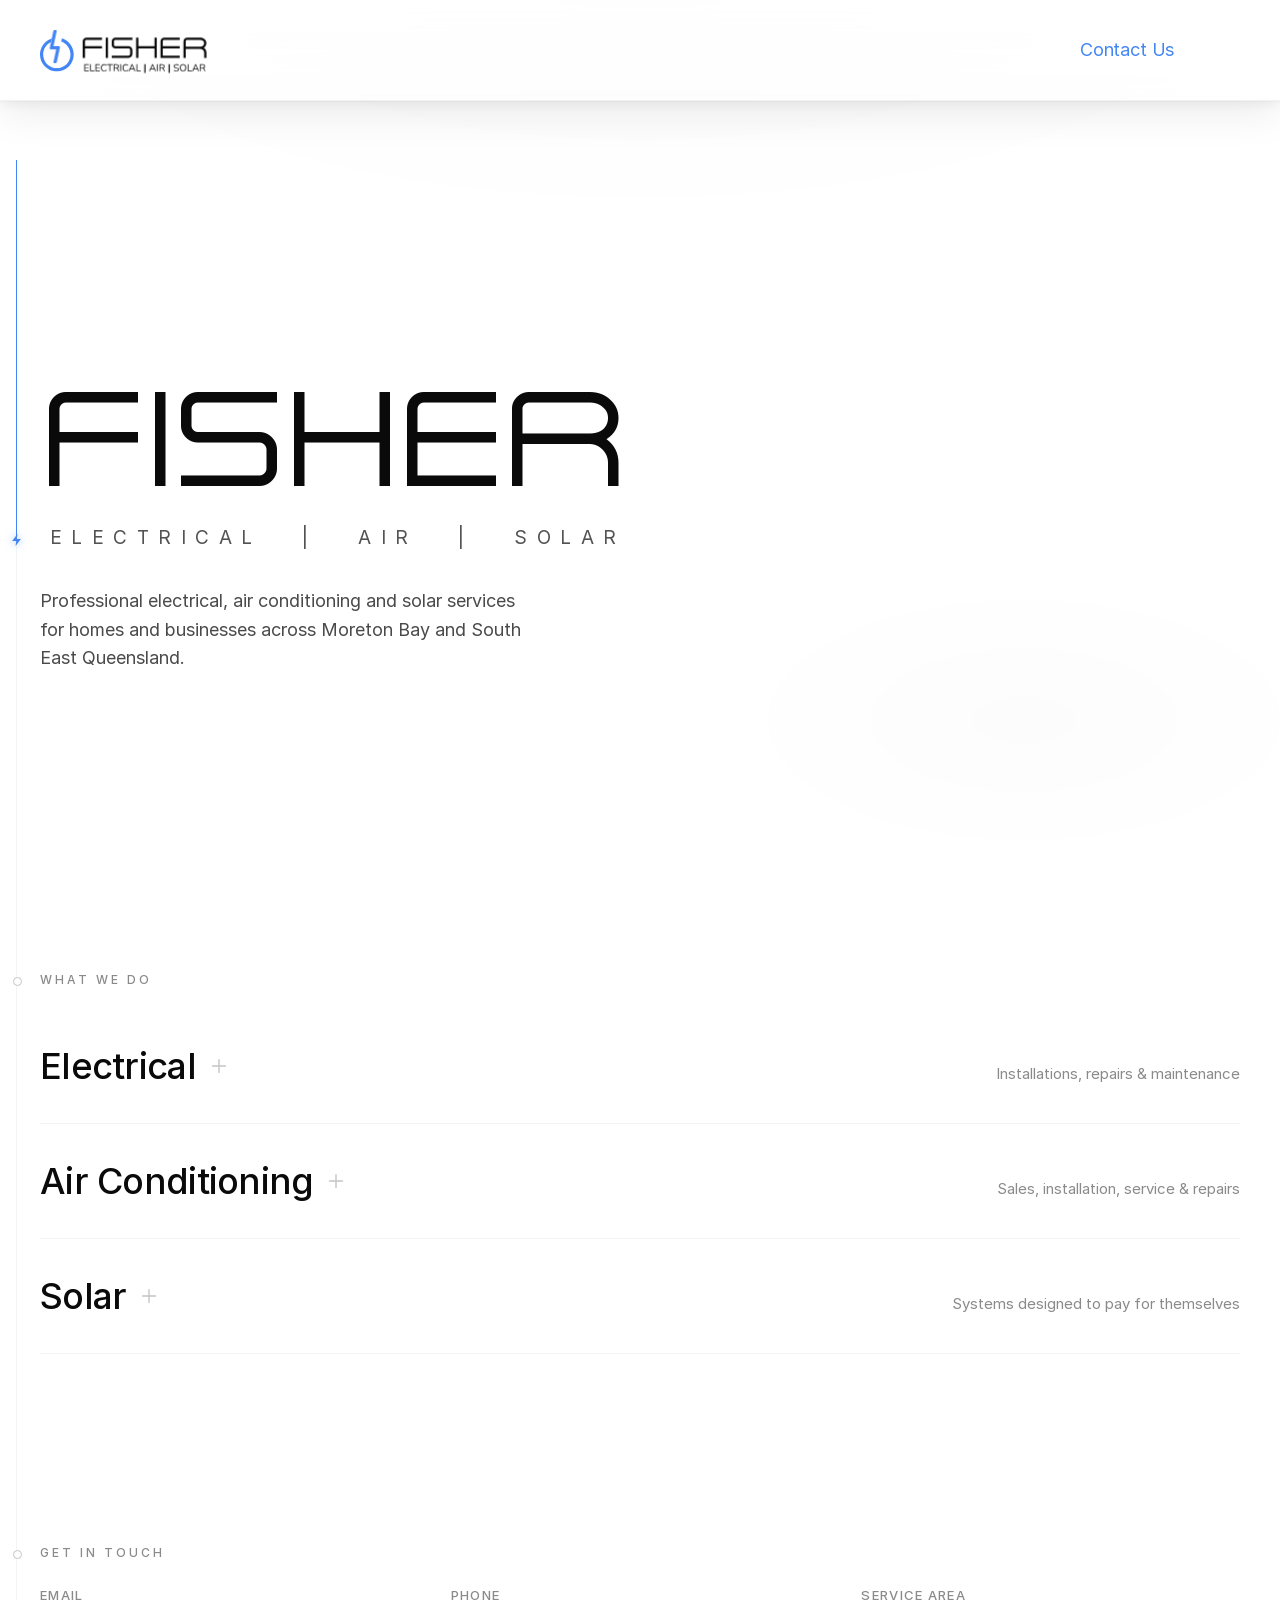
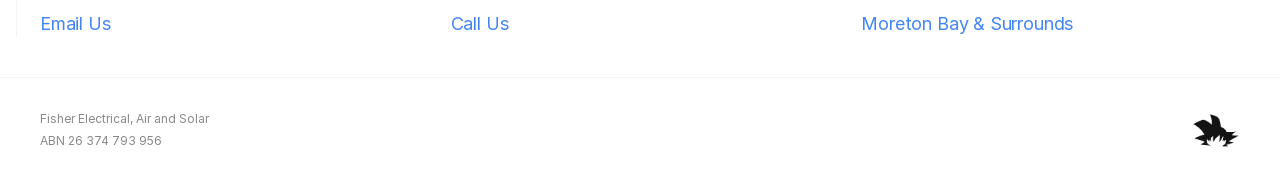
==== commit 9d6fe71a: "feat: tap-to-roll contact links on phones; Email Us rolls into the address - Phones: Contact Us / Ca" ====
--- a/index.html
+++ b/index.html
@@ -96,8 +96,8 @@
             })();
         </script>
         <script src="js/htmx.min.js" defer></script>
-        <script src="js/electric.js?v=2026-11-13l" defer></script>
-        <link rel="stylesheet" href="css/styles.css?v=2026-11-13l" />
+        <script src="js/electric.js?v=2026-11-13q" defer></script>
+        <link rel="stylesheet" href="css/styles.css?v=2026-11-13q" />
     </head>
     <body>
         <span class="logo animate">
@@ -129,14 +129,14 @@
 
             <!-- HTMX Lazy Loaded Sections -->
             <div
-                hx-get="partials/services.html?v=2026-11-13l"
+                hx-get="partials/services.html?v=2026-11-13q"
                 hx-trigger="intersect once"
                 hx-swap="outerHTML"
                 class="htmx-placeholder"
             ></div>
 
             <div
-                hx-get="partials/contact.html?v=2026-11-13l"
+                hx-get="partials/contact.html?v=2026-11-13q"
                 hx-trigger="intersect once"
                 hx-swap="outerHTML"
                 class="htmx-placeholder"
@@ -157,9 +157,8 @@
 
         <script>
             // Rolling-letter reveal: [data-roll] links roll their text into the
-            // data-roll value on hover. Desktop: first click locks, second click
-            // follows the link. Touch: tap follows the link straight away.
-            const canHover = window.matchMedia("(hover: hover) and (pointer: fine)");
+            // data-roll value. Desktop: hover rolls it. Every device: the first
+            // click or tap rolls it and locks it; the second follows the link.
 
             function buildRow(text, cls) {
                 const row = document.createElement("span");
@@ -190,7 +189,7 @@
                     el.replaceChildren(roll);
 
                     el.addEventListener("click", (e) => {
-                        if (!canHover.matches || el.classList.contains("is-revealed")) return;
+                        if (el.classList.contains("is-revealed")) return;
                         e.preventDefault();
                         el.classList.add("is-revealed");
                     });
--- a/css/styles.css
+++ b/css/styles.css
@@ -1032,7 +1032,7 @@
 }
 
 /* ---------- 5. Photos: dark skeleton tiles, then the lights click on at random ---------- */
-/* --d is each tile's random switch-on delay, set by js/electric.js when it lights up. */
+/* .fx (desktop only), .is-lit and --d (random delay) are set by js/electric.js. */
 .fx .gallery-image-wrapper::after {
     content: "";
     position: absolute;
@@ -1052,21 +1052,15 @@
     animation: skeletonShimmer 1.4s ease-in-out infinite;
 }
 
-.fx .gallery-track.lights-on .gallery-image-wrapper::after {
+.fx .gallery-image-wrapper.is-lit::after {
     opacity: 0;
     animation: none;
     transition: opacity 0.12s ease-out;
     transition-delay: var(--d, 0ms);
 }
 
-.fx .gallery-track.lights-on .gallery-image {
+.fx .gallery-image-wrapper.is-lit .gallery-image {
     animation: bulbStrike 0.6s ease-out both;
-    animation-delay: var(--d, 0ms);
-}
-
-/* Warm light spilling out around each photo as it comes on */
-.fx .gallery-track.lights-on .gallery-image-wrapper {
-    animation: lightSpill 1s ease-out both;
     animation-delay: var(--d, 0ms);
 }
 
@@ -1075,12 +1069,6 @@
     to { background-position: -50% 0, 0 0; }
 }
 
-@keyframes lightSpill {
-    0% { box-shadow: 0 0 0 0 rgba(255, 224, 160, 0); }
-    15% { box-shadow: 0 0 30px 6px rgba(255, 224, 160, 0.75); }
-    100% { box-shadow: 0 0 0 0 rgba(255, 224, 160, 0); }
-}
-
 @keyframes bulbStrike {
     0% { filter: brightness(1.7) contrast(0.85); }
     100% { filter: none; }
@@ -1091,12 +1079,11 @@
         animation: none;
     }
 
-    .fx .gallery-track.lights-on .gallery-image-wrapper::after {
+    .fx .gallery-image-wrapper.is-lit::after {
         transition-delay: 0s;
     }
 
-    .fx .gallery-track.lights-on .gallery-image,
-    .fx .gallery-track.lights-on .gallery-image-wrapper {
+    .fx .gallery-image-wrapper.is-lit .gallery-image {
         animation: none;
     }
 }
